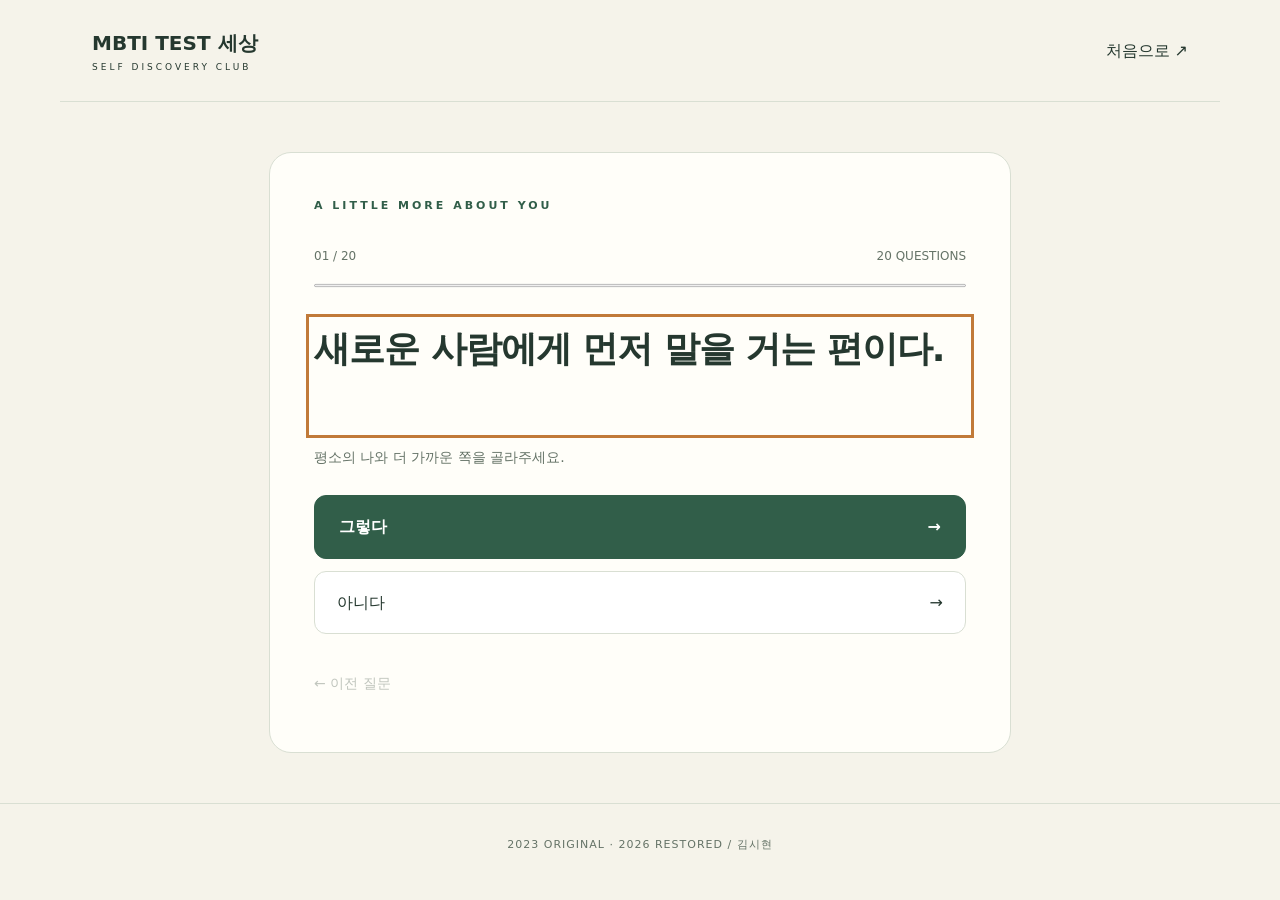
==== survey.html @ 9f7f55c2 "[2026.11.01] MBTI 설문과 결과 화면 복구 및 채점 오류 개선" ====
<!doctype html>
<html lang="ko"><head><meta charset="utf-8"><meta name="viewport" content="width=device-width,initial-scale=1"><title>나를 알아가는 20문답 | MBTI TEST 세상</title><link rel="stylesheet" href="style.css"><script defer src="quiz.js"></script><script defer src="results.js"></script><script defer src="survey.js"></script></head>
<body><header class="nav"><a class="brand" href="index.html">MBTI TEST 세상<span>SELF DISCOVERY CLUB</span></a><a href="index.html">처음으로 ↗</a></header>
<main class="survey"><section id="quiz" class="paper" aria-labelledby="question"><div class="eyebrow">A LITTLE MORE ABOUT YOU</div><div class="progress-label"><span id="step"></span><span>20 QUESTIONS</span></div><progress id="progress" max="20" value="0" aria-label="답변 진행률"></progress><h1 id="question" tabindex="-1"></h1><p class="muted">평소의 나와 더 가까운 쪽을 골라주세요.</p><div class="answers"><button id="yes" class="primary">그렇다 <span>→</span></button><button id="no">아니다 <span>→</span></button></div><button id="back" class="text-button">← 이전 질문</button></section>
<section id="result" class="paper" hidden aria-labelledby="result-title"><div class="eyebrow">YOUR PERSONALITY NOTES</div><p>20개의 답변으로 만나본 나</p><h1 id="result-title" tabindex="-1"></h1><div id="result-body"></div><div id="scores" class="scores"></div><p class="muted">이 결과는 재미로 보는 성향 테스트입니다. 정식 MBTI 검사나 심리 진단을 대신하지 않습니다.</p><button id="restart" class="primary">다시 알아보기 ↻</button><a class="text-button" href="index.html">홈으로 돌아가기</a></section></main><footer>2023 ORIGINAL · 2026 RESTORED / 김시현</footer></body></html>
---- style.css ----
:root{color-scheme:light;--ink:#25382f;--green:#315e49;--cream:#f5f3ea;--line:#d9dfd3}*{box-sizing:border-box}body{margin:0;background:var(--cream);color:var(--ink);font-family:system-ui,-apple-system,"Malgun Gothic",sans-serif;line-height:1.7}a{color:inherit;text-decoration:none}button{font:inherit;cursor:pointer;border:1px solid var(--line);border-radius:12px;padding:17px 22px;background:#fff;color:var(--ink)}button:disabled{opacity:.4;cursor:default}button:hover:not(:disabled),a:hover{filter:brightness(.94)}:focus-visible{outline:3px solid #c17a39;outline-offset:5px}[hidden]{display:none!important}.nav{max-width:1160px;margin:auto;display:flex;justify-content:space-between;align-items:center;padding:26px 32px;border-bottom:1px solid var(--line);gap:20px}.brand{font-weight:800;font-size:20px}.brand span{display:block;font-size:9px;letter-spacing:3px;font-weight:500}.eyebrow{font-size:11px;letter-spacing:3px;font-weight:700;color:var(--green)}.home{max-width:1160px;margin:auto;padding:72px 32px}.hero{display:grid;grid-template-columns:1.15fr 1fr;align-items:center;gap:64px}.hero h1{font-size:clamp(40px,5vw,68px);line-height:1.24;letter-spacing:-3px;margin:20px 0}.hero p{color:#657367}.primary{display:inline-flex;align-items:center;justify-content:space-between;gap:36px;background:var(--green);color:white;border-color:var(--green);border-radius:12px;padding:17px 24px;font-weight:600}.hero .primary{margin:22px 0 16px}.art{background:#e3eadb;border-radius:46% 46% 18px 18px;padding:44px 26px;min-height:350px;display:flex;align-items:center;justify-content:center}.art img{max-width:100%;max-height:290px;object-fit:contain}.notes{display:flex;gap:20px;flex-wrap:wrap;font-size:12px;color:#657367}.extras{border-top:1px solid var(--line);margin-top:70px;padding-top:30px;display:flex;justify-content:space-between;align-items:center;gap:24px}.extras h2{font-size:22px;margin:4px 0}.extras p{margin:0;color:#657367}.survey{max-width:790px;margin:50px auto;padding:0 24px}.paper{background:#fffef9;border:1px solid var(--line);border-radius:22px;padding:44px}.paper h1{font-size:clamp(25px,4vw,36px);line-height:1.5;letter-spacing:-1px;min-height:108px;margin:28px 0 16px}.progress-label{display:flex;justify-content:space-between;font-size:12px;margin-top:30px;color:#657367}progress{width:100%;height:7px;accent-color:var(--green)}.muted{color:#657367;font-size:14px}.answers{display:grid;gap:12px;margin:26px 0}.answers button{display:flex;justify-content:space-between}.answers button[aria-pressed=true]{outline:2px solid #c17a39}.text-button{display:inline-block;background:none;border:0;padding:12px 0;font-size:14px;color:#657367;margin-right:24px}.type-image{display:block;margin:10px auto 30px;max-width:100%;width:190px}.description{line-height:1.95}.description strong{color:var(--green)}#result-title{font-size:64px;min-height:0;margin:0}.scores{display:flex;gap:12px;flex-wrap:wrap;margin:24px 0}.scores p{background:#e9eee3;border-radius:9px;padding:8px 12px;font-size:14px;margin:0}footer{text-align:center;color:#657367;font-size:11px;letter-spacing:1px;padding:32px;border-top:1px solid var(--line)}@media(max-width:650px){.nav{padding:20px}.nav>a:last-child{font-size:12px}.home{padding:40px 22px}.hero{grid-template-columns:1fr;gap:28px}.hero h1{letter-spacing:-2px}.art{min-height:240px;order:2}.art img{max-height:210px}.extras{align-items:flex-start;flex-direction:column;margin-top:40px}.paper{padding:28px 22px}.survey{padding:0 16px;margin:28px auto}.paper h1{min-height:120px}}
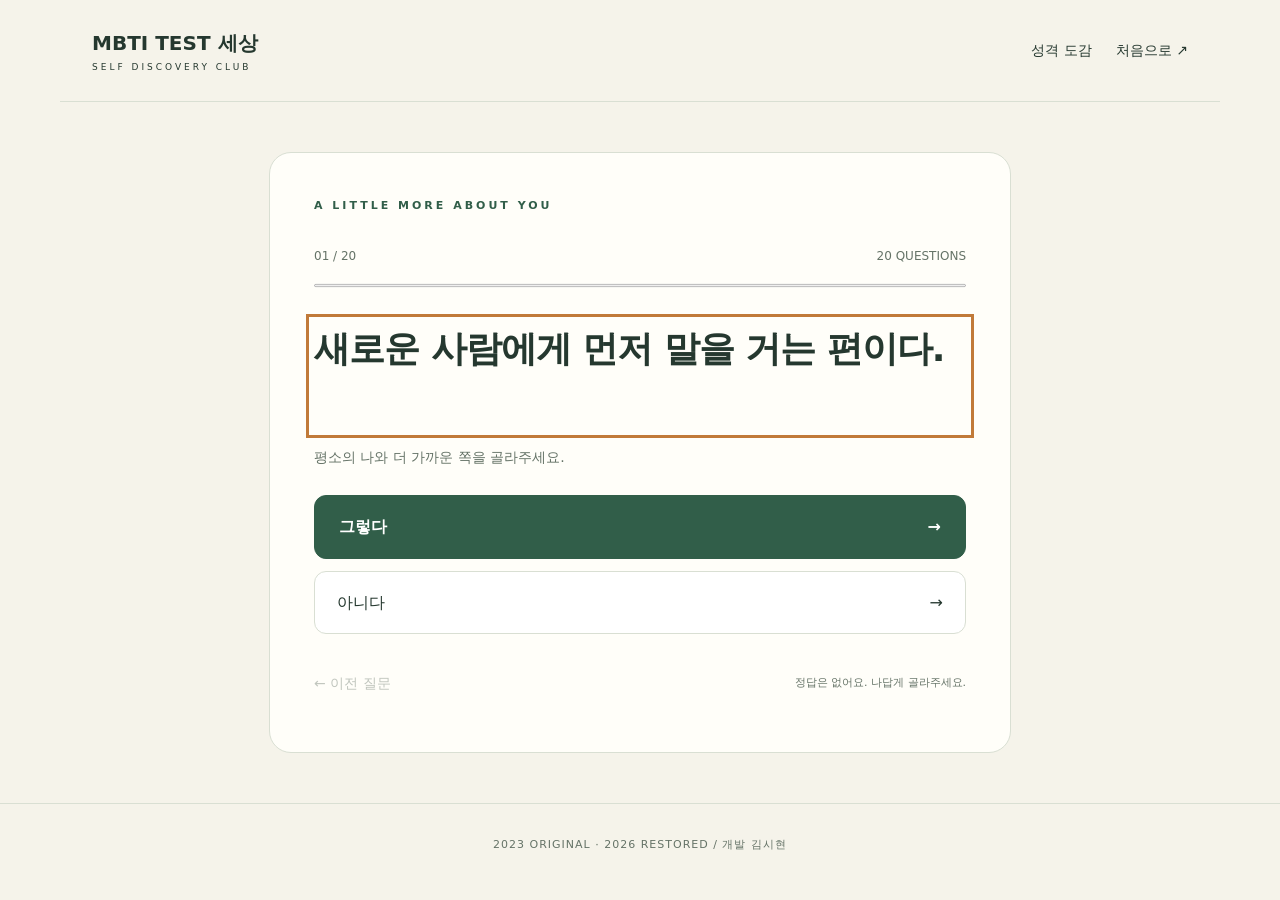
==== commit a4015a41: "[2026.11.01] 16가지 성격 도감 추가 및 결과 화면과 모바일 디자인 고도화" ====
--- a/survey.html
+++ b/survey.html
@@ -1,5 +1,6 @@
 <!doctype html>
-<html lang="ko"><head><meta charset="utf-8"><meta name="viewport" content="width=device-width,initial-scale=1"><title>나를 알아가는 20문답 | MBTI TEST 세상</title><link rel="stylesheet" href="style.css"><script defer src="quiz.js"></script><script defer src="results.js"></script><script defer src="survey.js"></script></head>
-<body><header class="nav"><a class="brand" href="index.html">MBTI TEST 세상<span>SELF DISCOVERY CLUB</span></a><a href="index.html">처음으로 ↗</a></header>
-<main class="survey"><section id="quiz" class="paper" aria-labelledby="question"><div class="eyebrow">A LITTLE MORE ABOUT YOU</div><div class="progress-label"><span id="step"></span><span>20 QUESTIONS</span></div><progress id="progress" max="20" value="0" aria-label="답변 진행률"></progress><h1 id="question" tabindex="-1"></h1><p class="muted">평소의 나와 더 가까운 쪽을 골라주세요.</p><div class="answers"><button id="yes" class="primary">그렇다 <span>→</span></button><button id="no">아니다 <span>→</span></button></div><button id="back" class="text-button">← 이전 질문</button></section>
-<section id="result" class="paper" hidden aria-labelledby="result-title"><div class="eyebrow">YOUR PERSONALITY NOTES</div><p>20개의 답변으로 만나본 나</p><h1 id="result-title" tabindex="-1"></h1><div id="result-body"></div><div id="scores" class="scores"></div><p class="muted">이 결과는 재미로 보는 성향 테스트입니다. 정식 MBTI 검사나 심리 진단을 대신하지 않습니다.</p><button id="restart" class="primary">다시 알아보기 ↻</button><a class="text-button" href="index.html">홈으로 돌아가기</a></section></main><footer>2023 ORIGINAL · 2026 RESTORED / 김시현</footer></body></html>
+<html lang="ko">
+<head><meta charset="utf-8"><meta name="viewport" content="width=device-width,initial-scale=1"><title>나를 알아가는 20문답 | MBTI TEST 세상</title><link rel="stylesheet" href="style.css"><script defer src="quiz.js"></script><script defer src="types.js"></script><script defer src="survey.js"></script></head>
+<body><header class="nav"><a class="brand" href="index.html">MBTI TEST 세상<span>SELF DISCOVERY CLUB</span></a><nav aria-label="주 메뉴"><a href="explore.html">성격 도감</a><a href="index.html">처음으로 ↗</a></nav></header>
+<main class="survey"><section id="quiz" class="paper" aria-labelledby="question"><div class="eyebrow">A LITTLE MORE ABOUT YOU</div><div class="progress-label"><span id="step"></span><span>20 QUESTIONS</span></div><progress id="progress" max="20" value="0" aria-label="답변 진행률"></progress><h1 id="question" tabindex="-1"></h1><p class="muted">평소의 나와 더 가까운 쪽을 골라주세요.</p><div class="answers"><button id="yes" class="primary">그렇다 <span>→</span></button><button id="no">아니다 <span>→</span></button></div><div class="quiz-bottom"><button id="back" class="text-button">← 이전 질문</button><span class="muted">정답은 없어요. 나답게 골라주세요.</span></div></section>
+<section id="result" class="paper result-paper" hidden aria-labelledby="result-title"><div class="eyebrow">YOUR PERSONALITY NOTES</div><p class="result-kicker">지금의 나와 가까운 성향은</p><div id="result-body"></div><div class="section-heading"><h2>내 응답의 균형</h2><span class="muted">각 관점에 5개 문항</span></div><div id="scores" class="score-list"></div><p class="muted score-caption">비율은 이번 설문의 응답 분포예요. 성격의 강도나 검사 정확도를 뜻하지 않아요.</p><div id="result-tips" class="result-tips"></div><div class="result-actions"><a id="learn-more" class="primary" href="explore.html">더 알아보기 <span>↗</span></a><button id="copy-result" class="secondary">결과 문구 복사</button><button id="restart" class="text-button">다시 테스트하기 ↻</button></div><p id="copy-status" role="status" class="muted"></p><p class="muted">재미로 보는 성향 테스트이며 정식 MBTI 검사나 심리 진단을 대신하지 않습니다.</p></section></main><footer>2023 ORIGINAL · 2026 RESTORED / 개발 김시현</footer></body></html>
--- a/style.css
+++ b/style.css
@@ -1 +1,2 @@
 :root{color-scheme:light;--ink:#25382f;--green:#315e49;--cream:#f5f3ea;--line:#d9dfd3}*{box-sizing:border-box}body{margin:0;background:var(--cream);color:var(--ink);font-family:system-ui,-apple-system,"Malgun Gothic",sans-serif;line-height:1.7}a{color:inherit;text-decoration:none}button{font:inherit;cursor:pointer;border:1px solid var(--line);border-radius:12px;padding:17px 22px;background:#fff;color:var(--ink)}button:disabled{opacity:.4;cursor:default}button:hover:not(:disabled),a:hover{filter:brightness(.94)}:focus-visible{outline:3px solid #c17a39;outline-offset:5px}[hidden]{display:none!important}.nav{max-width:1160px;margin:auto;display:flex;justify-content:space-between;align-items:center;padding:26px 32px;border-bottom:1px solid var(--line);gap:20px}.brand{font-weight:800;font-size:20px}.brand span{display:block;font-size:9px;letter-spacing:3px;font-weight:500}.eyebrow{font-size:11px;letter-spacing:3px;font-weight:700;color:var(--green)}.home{max-width:1160px;margin:auto;padding:72px 32px}.hero{display:grid;grid-template-columns:1.15fr 1fr;align-items:center;gap:64px}.hero h1{font-size:clamp(40px,5vw,68px);line-height:1.24;letter-spacing:-3px;margin:20px 0}.hero p{color:#657367}.primary{display:inline-flex;align-items:center;justify-content:space-between;gap:36px;background:var(--green);color:white;border-color:var(--green);border-radius:12px;padding:17px 24px;font-weight:600}.hero .primary{margin:22px 0 16px}.art{background:#e3eadb;border-radius:46% 46% 18px 18px;padding:44px 26px;min-height:350px;display:flex;align-items:center;justify-content:center}.art img{max-width:100%;max-height:290px;object-fit:contain}.notes{display:flex;gap:20px;flex-wrap:wrap;font-size:12px;color:#657367}.extras{border-top:1px solid var(--line);margin-top:70px;padding-top:30px;display:flex;justify-content:space-between;align-items:center;gap:24px}.extras h2{font-size:22px;margin:4px 0}.extras p{margin:0;color:#657367}.survey{max-width:790px;margin:50px auto;padding:0 24px}.paper{background:#fffef9;border:1px solid var(--line);border-radius:22px;padding:44px}.paper h1{font-size:clamp(25px,4vw,36px);line-height:1.5;letter-spacing:-1px;min-height:108px;margin:28px 0 16px}.progress-label{display:flex;justify-content:space-between;font-size:12px;margin-top:30px;color:#657367}progress{width:100%;height:7px;accent-color:var(--green)}.muted{color:#657367;font-size:14px}.answers{display:grid;gap:12px;margin:26px 0}.answers button{display:flex;justify-content:space-between}.answers button[aria-pressed=true]{outline:2px solid #c17a39}.text-button{display:inline-block;background:none;border:0;padding:12px 0;font-size:14px;color:#657367;margin-right:24px}.type-image{display:block;margin:10px auto 30px;max-width:100%;width:190px}.description{line-height:1.95}.description strong{color:var(--green)}#result-title{font-size:64px;min-height:0;margin:0}.scores{display:flex;gap:12px;flex-wrap:wrap;margin:24px 0}.scores p{background:#e9eee3;border-radius:9px;padding:8px 12px;font-size:14px;margin:0}footer{text-align:center;color:#657367;font-size:11px;letter-spacing:1px;padding:32px;border-top:1px solid var(--line)}@media(max-width:650px){.nav{padding:20px}.nav>a:last-child{font-size:12px}.home{padding:40px 22px}.hero{grid-template-columns:1fr;gap:28px}.hero h1{letter-spacing:-2px}.art{min-height:240px;order:2}.art img{max-height:210px}.extras{align-items:flex-start;flex-direction:column;margin-top:40px}.paper{padding:28px 22px}.survey{padding:0 16px;margin:28px auto}.paper h1{min-height:120px}}
+:root{--accent:#315e49;--tint:#e5ede2}html{scroll-padding-top:24px}nav{display:flex;gap:24px;align-items:center}nav a{font-size:14px}nav [aria-current]{color:var(--green);font-weight:700}button,a,input{touch-action:manipulation}input{font:inherit;border:1px solid var(--line);background:#fffef9;color:var(--ink);padding:12px 16px;border-radius:10px;width:100%}h2,h3{line-height:1.45;letter-spacing:-.6px}.explore{max-width:1160px;margin:auto;padding:60px 32px}.explore-intro{padding:10px 0 50px;border-bottom:1px solid var(--line)}.chapter{font-size:14px;color:#657367;margin-top:28px}.explore-intro h1{font-size:clamp(38px,5vw,64px);line-height:1.25;letter-spacing:-2.5px;margin:16px 0 24px}.explore-intro em{font-style:normal;color:#63836d}.small-link{display:inline-block;font-size:14px;font-weight:600;color:var(--green);padding:10px 0}.section-heading{display:flex;align-items:end;justify-content:space-between;gap:24px;margin:36px 0 22px}.section-heading h2{font-size:25px;margin:8px 0 0}.section-heading p{margin:0}.axis-grid{display:grid;grid-template-columns:repeat(4,minmax(0,1fr));gap:14px}.axis-card{padding:22px;background:#fffef9;border:1px solid var(--line);border-radius:16px}.axis-letters{font-size:29px;font-weight:750;letter-spacing:2px}.axis-letters i{font-size:19px;font-style:normal;color:#9cae9b}.axis-card h3{font-size:15px;margin:12px 0 5px}.axis-card p{font-size:13px;color:#657367;margin:12px 0 0}.axis-section{margin-bottom:56px}.search-label{font-size:12px;color:#657367;max-width:290px;width:100%;display:grid;gap:5px}.filters{display:flex;gap:8px;flex-wrap:wrap}.filters button{padding:10px 17px;border-radius:30px;font-size:13px;background:transparent}.filters button[aria-pressed=true]{background:var(--green);color:#fff;border-color:var(--green)}.filters button span{opacity:.6;margin-left:5px}.type-grid{display:grid;grid-template-columns:repeat(4,minmax(0,1fr));gap:16px}.purple{--accent:#6b5c91;--tint:#eeebf5}.rose{--accent:#96617a;--tint:#f4e9ee}.sage{--accent:#46745d;--tint:#e6eee6}.gold{--accent:#937138;--tint:#f4eddc}.type-card{display:flex;flex-direction:column;padding:24px 20px;background:#fffef9;border:1px solid var(--line);border-radius:18px;transition:transform .18s,box-shadow .18s}.type-card:hover{transform:translateY(-4px);box-shadow:0 12px 26px #25382f0c;filter:none}.card-group{font-size:10px;font-weight:650;letter-spacing:1px;color:var(--accent)}.type-code{font-size:37px;font-weight:800;color:var(--accent);letter-spacing:-1px;margin-top:18px}.type-card h3{font-size:16px;margin:4px 0 12px}.type-card p{font-size:13px;color:#657367;margin:0 0 22px}.card-bottom{display:flex;justify-content:space-between;gap:8px;font-size:10px;border-top:1px solid var(--line);padding-top:15px;margin-top:auto;color:var(--accent)}.card-bottom b{font-size:16px}.type-detail{margin-top:40px;scroll-margin-top:24px;border-top:5px solid var(--accent)}.detail-top{display:flex;justify-content:space-between;align-items:center;gap:16px}.detail-top .eyebrow{color:var(--accent)}.detail-hero{display:grid;grid-template-columns:210px 1fr;gap:36px;align-items:center;margin:24px 0 36px}.detail-code{font-size:70px;font-weight:800;letter-spacing:-4px;color:var(--accent)}.detail-hero h2{font-size:30px;margin:0 0 14px}.detail-hero p{max-width:580px;color:#657367}.tags{display:flex;flex-wrap:wrap;gap:8px}.tags span{font-size:12px;padding:6px 12px;border-radius:30px;background:var(--tint);color:var(--accent)}.detail-columns{display:grid;grid-template-columns:repeat(3,minmax(0,1fr));gap:28px;border-top:1px solid var(--line);padding:28px 0}.detail-number{font-size:10px;letter-spacing:1px;color:var(--accent)}.detail-columns h3{font-size:18px}.detail-columns p{font-size:14px;color:#657367}.letter-notes{display:flex;gap:10px;flex-wrap:wrap}.letter-notes span{background:var(--tint);padding:7px 15px;border-radius:8px;font-size:13px}.letter-notes b{color:var(--accent);margin-right:5px}.gentle-note{display:flex;gap:32px;border-top:1px solid var(--line);margin-top:50px;padding-top:26px;font-size:13px;color:#657367}.gentle-note>span{white-space:nowrap;font-weight:700}.gentle-note p{margin:0}.bottom-cta{display:flex;justify-content:space-between;gap:24px;align-items:center;background:#e5ebde;padding:30px;border-radius:18px;margin:40px 0 0}.bottom-cta h2{font-size:23px;margin:0}.bottom-cta p{margin:6px 0 0}.result-paper{border-top:5px solid var(--accent)}.result-kicker{color:#657367;font-size:14px}.result-heading{display:grid;grid-template-columns:1fr 150px;gap:24px;align-items:center}.result-heading h2{font-size:23px;margin:0 0 12px}.result-heading p{color:#657367;font-size:14px}.result-heading #result-title{font-size:80px;color:var(--accent);letter-spacing:-4px}.result-seal{width:150px;height:170px;background:var(--tint);border-radius:80px 80px 18px 18px;display:flex;align-items:center;justify-content:center;flex-direction:column;text-align:center;color:var(--accent);transform:rotate(5deg)}.result-seal span{font-size:8px;letter-spacing:2px;line-height:1.5}.result-seal b{font-size:30px;letter-spacing:1px;padding:8px}.result-paper .section-heading{align-items:center}.result-paper .section-heading h2{font-size:20px}.score-list{display:grid;gap:16px}.score-label{display:flex;justify-content:space-between;font-size:12px;gap:8px}.score-label b{font-size:17px;color:var(--accent)}.score-track{height:10px;border-radius:20px;overflow:hidden;background:var(--tint);margin-top:8px}.score-track span{display:block;height:100%;border-radius:20px;background:var(--accent)}.score-row p{font-size:11px;color:#657367;margin:4px 0 0}.score-caption{font-size:11px;margin-top:20px}.result-tips{display:grid;grid-template-columns:1fr 1fr;gap:20px;border-top:1px solid var(--line);padding-top:26px;margin-top:26px}.result-tips h3{font-size:17px;margin:10px 0}.result-tips p{font-size:14px;color:#657367}.result-tips .eyebrow{font-size:9px;color:var(--accent);letter-spacing:1px}.result-actions{display:flex;gap:12px;flex-wrap:wrap;align-items:center;margin-top:26px}.secondary{background:transparent;font-size:13px}.quiz-bottom{display:flex;align-items:center;justify-content:space-between;gap:16px}.quiz-bottom .muted{font-size:11px}.home-atlas{display:flex;align-items:center;justify-content:space-between;gap:24px;background:#e5ebde;border:1px solid var(--line);padding:26px 30px;border-radius:18px;margin-top:54px}.home-atlas h2{font-size:23px;margin:7px 0}.home-atlas p{font-size:14px;color:#657367;margin:0}.home-atlas .small-link{white-space:nowrap}@media(max-width:1000px){.type-grid{grid-template-columns:repeat(2,minmax(0,1fr))}.axis-grid{grid-template-columns:repeat(2,minmax(0,1fr))}}@media(max-width:650px){nav{gap:14px}nav a{font-size:12px}.brand{font-size:16px}.brand span{font-size:7px;letter-spacing:2px}.explore{padding:32px 20px}.explore-intro{padding-bottom:32px}.explore-intro h1{letter-spacing:-1.8px}.section-heading{align-items:start;flex-direction:column;gap:16px}.section-heading h2{font-size:22px}.search-label{max-width:none}.axis-grid{gap:10px}.axis-card{padding:16px}.axis-card h3{font-size:13px}.axis-card p{font-size:12px}.type-grid{gap:10px}.type-card{padding:19px 15px}.type-card h3{font-size:14px}.type-card p{font-size:12px}.card-bottom{font-size:9px}.type-code{font-size:33px}.detail-hero{grid-template-columns:1fr;gap:8px;margin-top:12px}.detail-code{font-size:58px}.detail-hero h2{font-size:25px}.detail-columns{grid-template-columns:1fr;gap:8px}.gentle-note{flex-direction:column;gap:12px}.bottom-cta,.home-atlas{flex-direction:column;align-items:start;padding:24px}.result-heading{grid-template-columns:1fr 90px;gap:12px}.result-heading #result-title{font-size:62px}.result-heading h2{font-size:19px}.result-seal{width:90px;height:125px;transform:rotate(3deg)}.result-seal b{font-size:22px}.result-seal span{font-size:6px;letter-spacing:1px}.result-tips{grid-template-columns:1fr;gap:4px}.result-paper .section-heading{align-items:start;gap:6px}.result-actions>.primary,.result-actions>.secondary{width:100%}.quiz-bottom{align-items:start;flex-direction:column;gap:0}}@media(prefers-reduced-motion:reduce){*{scroll-behavior:auto!important;transition:none!important}}
